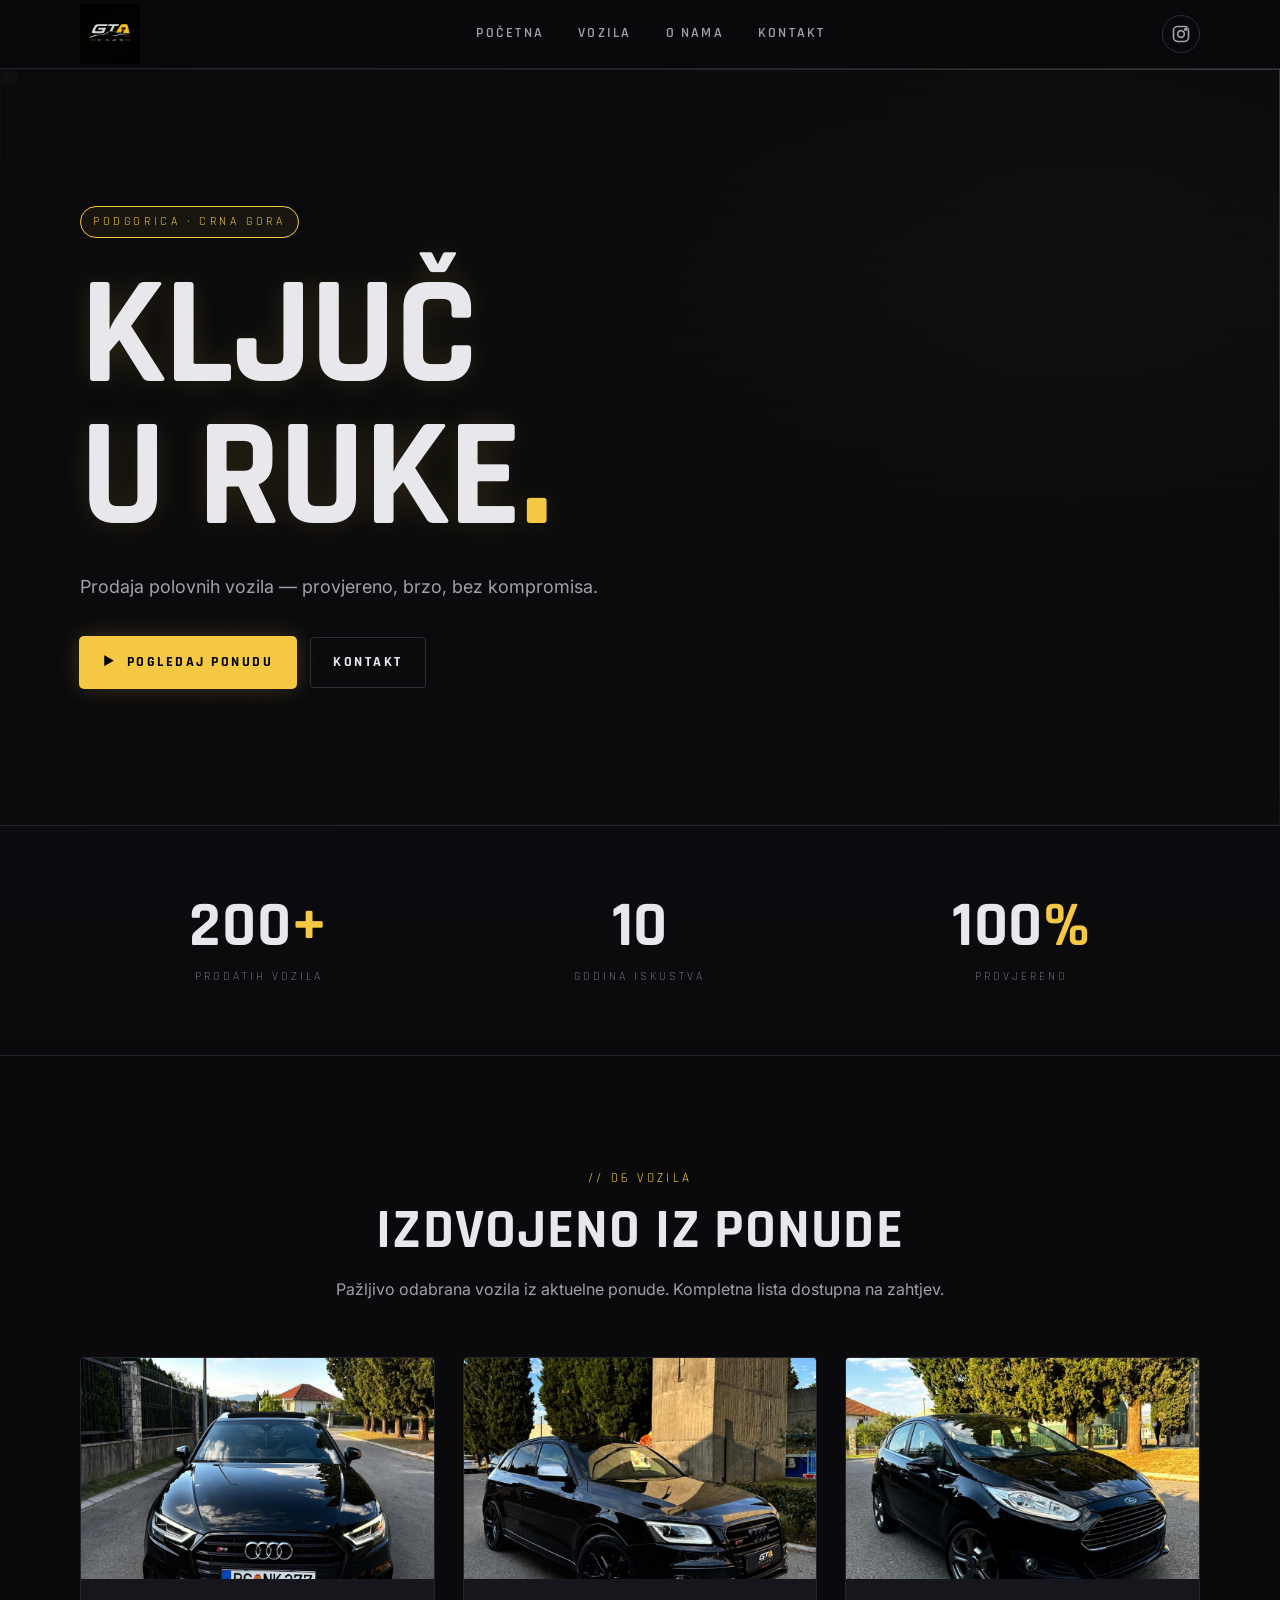
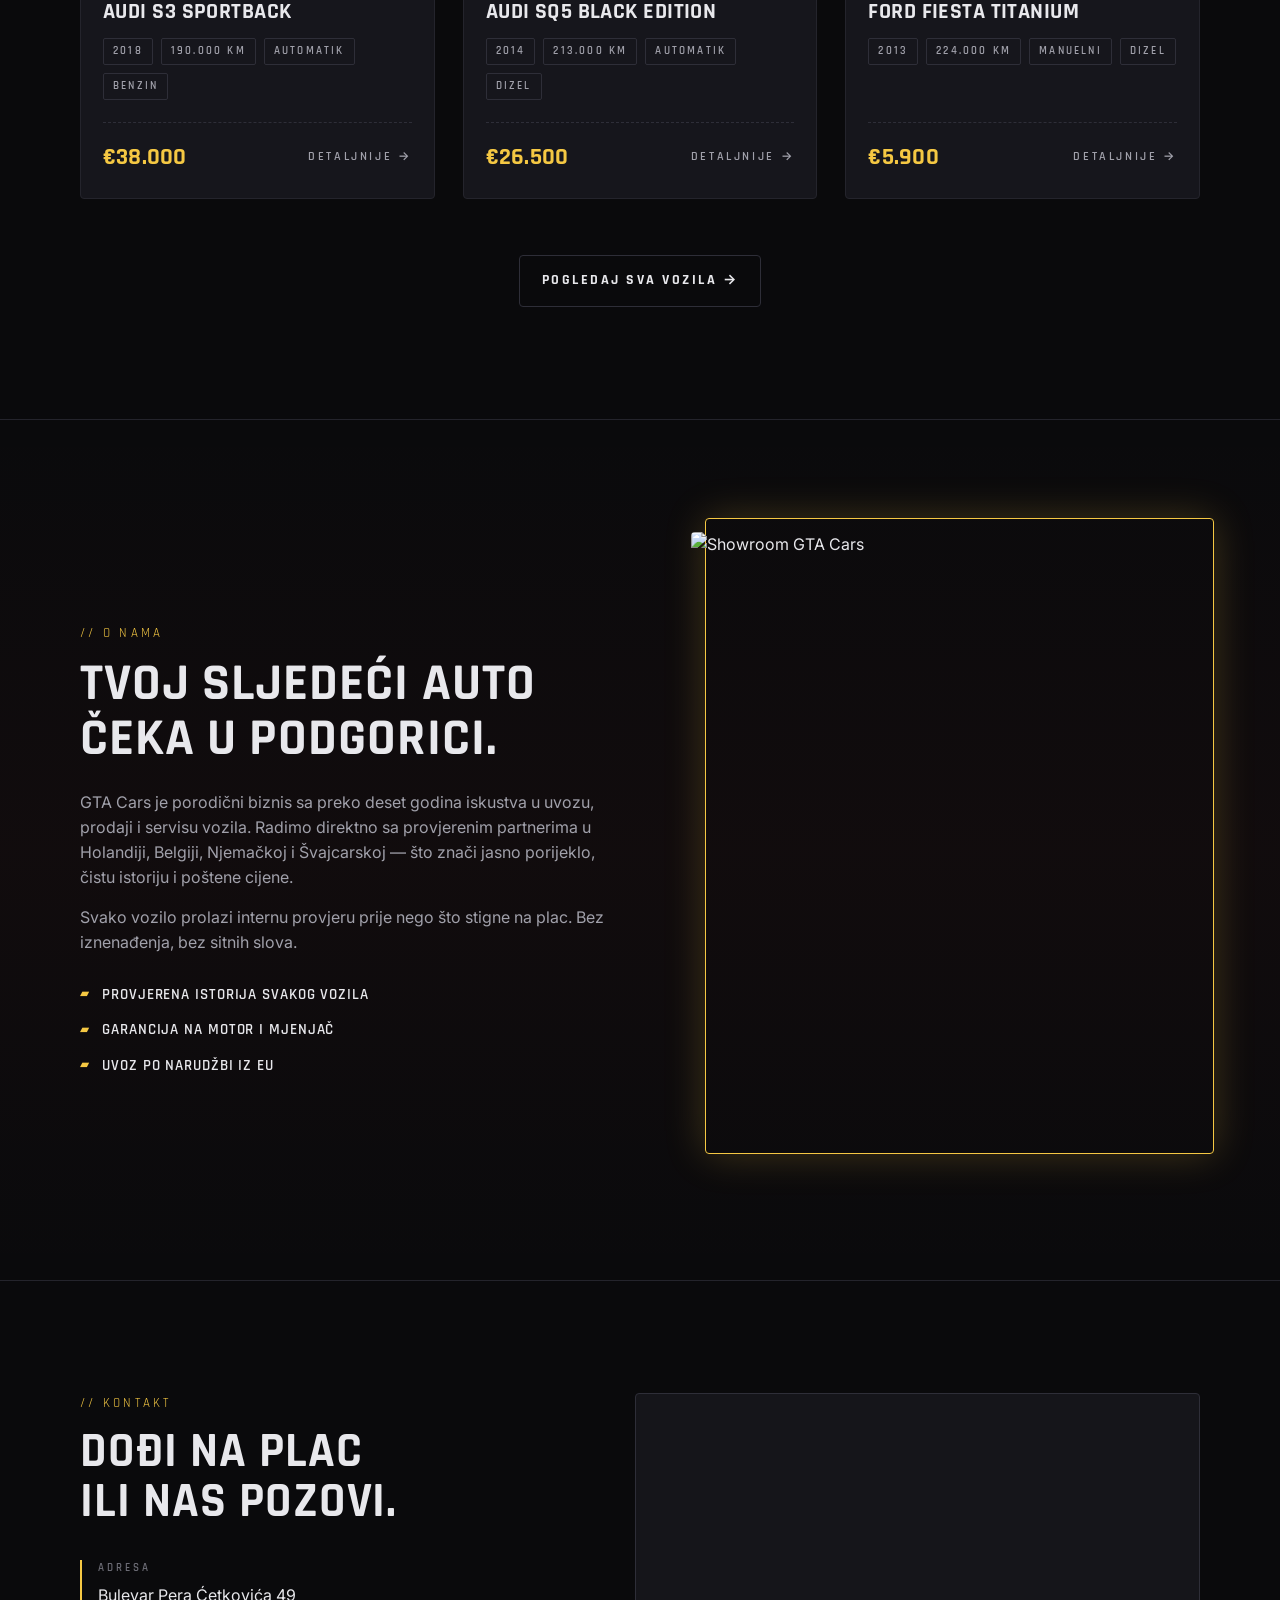
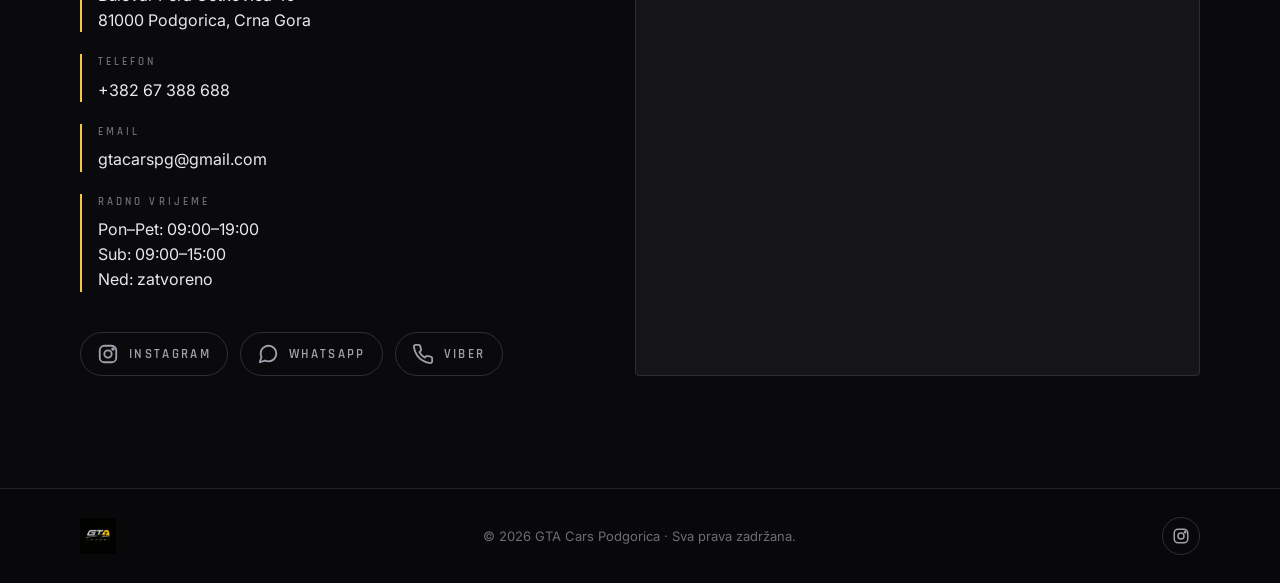
==== index.html @ da56cd1e "Initial commit: GTA Cars Podgorica static site Static HTML/CSS/JS marketing site for a used-car deal" ====
<!doctype html>
<html lang="sr-Latn-ME">
<head>
  <meta charset="utf-8" />
  <meta name="viewport" content="width=device-width, initial-scale=1" />
  <title>GTA Cars Podgorica — Prodaja vozila</title>
  <meta name="description" content="GTA Cars Podgorica — prodaja polovnih vozila u Crnoj Gori." />
  <link rel="preconnect" href="https://fonts.googleapis.com" />
  <link rel="preconnect" href="https://fonts.gstatic.com" crossorigin />
  <link href="https://fonts.googleapis.com/css2?family=Rajdhani:wght@500;600;700&family=Inter:wght@400;500;600&display=swap" rel="stylesheet" />
  <link rel="icon" href="data:image/svg+xml,%3Csvg xmlns='http://www.w3.org/2000/svg' viewBox='0 0 32 32'%3E%3Crect width='32' height='32' rx='6' fill='%23000'/%3E%3Ctext x='16' y='23' text-anchor='middle' font-family='Arial,sans-serif' font-weight='900' font-style='italic' font-size='20' fill='%23f5c843'%3EG%3C/text%3E%3C/svg%3E" />
  <link rel="stylesheet" href="style.css" />
</head>
<body>
  <a class="skip" href="#vozila">Preskoči na ponudu</a>

  <header class="site-header">
    <div class="container nav-row">
      <a class="brand" href="#top" aria-label="GTA Cars Podgorica — početna">
        <img class="brand-logo" src="logo.jpeg" alt="GTA Cars Podgorica" />
      </a>
      <nav class="nav" aria-label="Glavna navigacija">
        <a href="#top">Početna</a>
        <a href="vozila.html">Vozila</a>
        <a href="#o-nama">O nama</a>
        <a href="#kontakt">Kontakt</a>
      </nav>
      <a class="ig-link" href="https://www.instagram.com/_gta_cars_pg_/" target="_blank" rel="noopener" aria-label="Instagram">
        <svg width="20" height="20" viewBox="0 0 24 24" fill="none" stroke="currentColor" stroke-width="2" stroke-linecap="round" stroke-linejoin="round" aria-hidden="true"><rect x="3" y="3" width="18" height="18" rx="5"/><circle cx="12" cy="12" r="4"/><circle cx="17.5" cy="6.5" r="1" fill="currentColor"/></svg>
      </a>
    </div>
  </header>

  <main id="top">

    <section class="hero">
      <div class="hero-bg" aria-hidden="true"></div>
      <img class="hero-img" src="https://images.unsplash.com/photo-1633507104426-f2be1293f5a2?w=1600&q=80&auto=format&fit=crop" alt="" aria-hidden="true" />
      <div class="hero-overlay" aria-hidden="true"></div>
      <div class="container hero-inner">
        <div class="eyebrow">Podgorica · Crna Gora</div>
        <h1 class="hero-title">KLJUČ<br/>U RUKE<span class="dot">.</span></h1>
        <p class="hero-sub">Prodaja polovnih vozila — provjereno, brzo, bez kompromisa.</p>
        <div class="cta-row">
          <a class="btn btn-primary" href="#vozila"><span class="arr">►</span> Pogledaj ponudu</a>
          <a class="btn btn-ghost" href="#kontakt">Kontakt</a>
        </div>
      </div>
      <div class="scanlines" aria-hidden="true"></div>
    </section>

    <section class="stats">
      <div class="container stats-grid">
        <div class="stat">
          <div class="stat-num">200<span class="plus">+</span></div>
          <div class="stat-lbl">Prodatih vozila</div>
        </div>
        <div class="stat">
          <div class="stat-num">10</div>
          <div class="stat-lbl">Godina iskustva</div>
        </div>
        <div class="stat">
          <div class="stat-num">100<span class="plus">%</span></div>
          <div class="stat-lbl">Provjereno</div>
        </div>
      </div>
    </section>

    <section id="vozila" class="cars">
      <div class="container">
        <header class="section-head">
          <div class="kicker">// 06 vozila</div>
          <h2>Izdvojeno iz ponude</h2>
          <p class="section-sub">Pažljivo odabrana vozila iz aktuelne ponude. Kompletna lista dostupna na zahtjev.</p>
        </header>

        <div class="car-grid" id="featured-cars-grid">
          <!-- populated by app.js from cars.json -->
        </div>

        <div class="cars-foot">
          <a class="btn btn-ghost" href="vozila.html">Pogledaj sva vozila →</a>
        </div>
      </div>
    </section>

    <section id="o-nama" class="about">
      <div class="container about-grid">
        <div class="about-copy">
          <div class="kicker">// O nama</div>
          <h2>Tvoj sljedeći auto<br/>čeka u Podgorici.</h2>
          <p>GTA Cars je porodični biznis sa preko deset godina iskustva u uvozu, prodaji i servisu vozila. Radimo direktno sa provjerenim partnerima u Holandiji, Belgiji, Njemačkoj i Švajcarskoj — što znači jasno porijeklo, čistu istoriju i poštene cijene.</p>
          <p>Svako vozilo prolazi internu provjeru prije nego što stigne na plac. Bez iznenađenja, bez sitnih slova.</p>
          <ul class="value-list">
            <li><span class="bullet">▰</span> Provjerena istorija svakog vozila</li>
            <li><span class="bullet">▰</span> Garancija na motor i mjenjač</li>
            <li><span class="bullet">▰</span> Uvoz po narudžbi iz EU</li>
          </ul>
        </div>
        <div class="about-photo">
          <img loading="lazy" src="https://images.unsplash.com/photo-1542362567-b07e54358753?w=900&q=80&auto=format&fit=crop" alt="Showroom GTA Cars" />
          <div class="about-photo-frame" aria-hidden="true"></div>
        </div>
      </div>
    </section>

    <section id="kontakt" class="contact">
      <div class="container contact-grid">
        <div class="contact-info">
          <div class="kicker">// Kontakt</div>
          <h2>Dođi na plac<br/>ili nas pozovi.</h2>

          <dl class="contact-list">
            <div class="cl-row">
              <dt>Adresa</dt>
              <dd>Bulevar Pera Ćetkovića 49<br/>81000 Podgorica, Crna Gora</dd>
            </div>
            <div class="cl-row">
              <dt>Telefon</dt>
              <dd><a href="tel:+38267388688">+382 67 388 688</a></dd>
            </div>
            <div class="cl-row">
              <dt>Email</dt>
              <dd><a href="mailto:gtacarspg@gmail.com">gtacarspg@gmail.com</a></dd>
            </div>
            <div class="cl-row">
              <dt>Radno vrijeme</dt>
              <dd>Pon–Pet: 09:00–19:00<br/>Sub: 09:00–15:00<br/>Ned: zatvoreno</dd>
            </div>
          </dl>

          <div class="socials">
            <a class="soc" href="https://www.instagram.com/_gta_cars_pg_/" target="_blank" rel="noopener" aria-label="Instagram">
              <svg width="22" height="22" viewBox="0 0 24 24" fill="none" stroke="currentColor" stroke-width="2" stroke-linecap="round" stroke-linejoin="round"><rect x="3" y="3" width="18" height="18" rx="5"/><circle cx="12" cy="12" r="4"/><circle cx="17.5" cy="6.5" r="1" fill="currentColor"/></svg>
              <span>Instagram</span>
            </a>
            <a class="soc" href="https://wa.me/38267388688" target="_blank" rel="noopener" aria-label="WhatsApp">
              <svg width="22" height="22" viewBox="0 0 24 24" fill="none" stroke="currentColor" stroke-width="2" stroke-linecap="round" stroke-linejoin="round"><path d="M21 11.5a8.38 8.38 0 0 1-.9 3.8 8.5 8.5 0 0 1-7.6 4.7 8.38 8.38 0 0 1-3.8-.9L3 21l1.9-5.7a8.38 8.38 0 0 1-.9-3.8 8.5 8.5 0 0 1 4.7-7.6 8.38 8.38 0 0 1 3.8-.9h.5a8.48 8.48 0 0 1 8 8v.5z"/></svg>
              <span>WhatsApp</span>
            </a>
            <a class="soc" href="viber://chat?number=%2B38267388688" aria-label="Viber">
              <svg width="22" height="22" viewBox="0 0 24 24" fill="none" stroke="currentColor" stroke-width="2" stroke-linecap="round" stroke-linejoin="round"><path d="M22 16.92v3a2 2 0 0 1-2.18 2 19.79 19.79 0 0 1-8.63-3.07 19.5 19.5 0 0 1-6-6 19.79 19.79 0 0 1-3.07-8.67A2 2 0 0 1 4.11 2h3a2 2 0 0 1 2 1.72 12.84 12.84 0 0 0 .7 2.81 2 2 0 0 1-.45 2.11L8.09 9.91a16 16 0 0 0 6 6l1.27-1.27a2 2 0 0 1 2.11-.45 12.84 12.84 0 0 0 2.81.7A2 2 0 0 1 22 16.92z"/></svg>
              <span>Viber</span>
            </a>
          </div>
        </div>

        <div class="contact-map">
          <iframe
            title="Lokacija GTA Cars Podgorica"
            src="https://www.google.com/maps?q=Bulevar+Pera+Cetkovica+49,+Podgorica,+Montenegro&output=embed"
            width="100%" height="100%"
            style="border:0;" loading="lazy" referrerpolicy="no-referrer-when-downgrade"></iframe>
        </div>
      </div>
    </section>

  </main>

  <footer class="site-footer">
    <div class="container footer-row">
      <a class="brand brand-sm" href="#top" aria-label="GTA Cars Podgorica">
        <img class="brand-logo" src="logo.jpeg" alt="GTA Cars Podgorica" />
      </a>
      <p class="copy">© 2026 GTA Cars Podgorica · Sva prava zadržana.</p>
      <a class="ig-link" href="https://www.instagram.com/_gta_cars_pg_/" target="_blank" rel="noopener" aria-label="Instagram">
        <svg width="18" height="18" viewBox="0 0 24 24" fill="none" stroke="currentColor" stroke-width="2" stroke-linecap="round" stroke-linejoin="round"><rect x="3" y="3" width="18" height="18" rx="5"/><circle cx="12" cy="12" r="4"/><circle cx="17.5" cy="6.5" r="1" fill="currentColor"/></svg>
      </a>
    </div>
  </footer>

  <script src="cars.js"></script>
  <script src="app.js"></script>
</body>
</html>
---- style.css ----
/* ==========================================================
   GTA Cars Podgorica — demo styles
   single-page, no JS
   ========================================================== */

:root {
  --bg: #0a0a0c;
  --bg-elev: #15151a;
  --bg-card: #16161c;
  --line: #24242c;
  --line-2: #2e2e38;
  --text: #e8e8ec;
  --text-dim: #a0a0aa;
  --text-mute: #6c6c75;
  --gold: #f5c843;
  --gold-soft: rgba(245, 200, 67, 0.22);
  --rust: #e0392b;
  --rust-soft: rgba(224, 57, 43, 0.22);
  --chrome: #d6d6da;

  --container: 1200px;
  --pad-x: clamp(20px, 4vw, 40px);
  --radius: 4px;

  --font-head: 'Rajdhani', 'Inter', system-ui, sans-serif;
  --font-body: 'Inter', system-ui, -apple-system, sans-serif;
}

/* ---------- reset / base ---------- */

*, *::before, *::after { box-sizing: border-box; }

html { scroll-behavior: smooth; }

body {
  margin: 0;
  background: var(--bg);
  color: var(--text);
  font-family: var(--font-body);
  font-size: 16px;
  line-height: 1.55;
  -webkit-font-smoothing: antialiased;
  text-rendering: optimizeLegibility;
}

img { max-width: 100%; display: block; }

a { color: inherit; text-decoration: none; }

ul { list-style: none; padding: 0; margin: 0; }

h1, h2, h3 {
  font-family: var(--font-head);
  font-weight: 700;
  letter-spacing: 0.02em;
  margin: 0;
  line-height: 1.05;
  text-transform: uppercase;
}

p { margin: 0 0 1em; }

button { font: inherit; }

::selection { background: var(--gold); color: #000; }

:focus-visible {
  outline: 2px solid var(--gold);
  outline-offset: 3px;
}

/* skip link */
.skip {
  position: absolute;
  left: -9999px;
  top: 0;
  background: var(--gold);
  color: #000;
  padding: 8px 14px;
  font-weight: 600;
  z-index: 100;
}
.skip:focus { left: 12px; top: 12px; }

/* ---------- layout primitives ---------- */

.container {
  max-width: var(--container);
  margin: 0 auto;
  padding-left: var(--pad-x);
  padding-right: var(--pad-x);
}

.kicker {
  font-family: var(--font-head);
  font-size: 13px;
  letter-spacing: 0.25em;
  text-transform: uppercase;
  color: var(--gold);
  margin-bottom: 14px;
}

.eyebrow {
  display: inline-block;
  font-family: var(--font-head);
  font-size: 12px;
  letter-spacing: 0.3em;
  text-transform: uppercase;
  color: var(--gold);
  padding: 6px 12px;
  border: 1px solid var(--gold);
  border-radius: 999px;
  background: rgba(245, 200, 67, 0.06);
  margin-bottom: 28px;
}

.section-head {
  text-align: center;
  max-width: 720px;
  margin: 0 auto 56px;
}
.section-head h2 {
  font-size: clamp(32px, 4.5vw, 56px);
}
.section-head .section-sub {
  color: var(--text-dim);
  margin-top: 16px;
}

/* ---------- buttons ---------- */

.btn {
  display: inline-flex;
  align-items: center;
  gap: 10px;
  padding: 14px 22px;
  font-family: var(--font-head);
  font-weight: 700;
  font-size: 14px;
  letter-spacing: 0.18em;
  text-transform: uppercase;
  border: 1px solid transparent;
  border-radius: var(--radius);
  transition: transform .15s ease, box-shadow .2s ease, background .2s ease, color .2s ease;
  cursor: pointer;
  white-space: nowrap;
}

.btn-primary {
  background: var(--gold);
  color: #000;
  box-shadow: 0 0 0 1px var(--gold), 0 0 24px var(--gold-soft);
}
.btn-primary:hover {
  transform: translateY(-1px);
  box-shadow: 0 0 0 1px var(--gold), 0 0 36px var(--gold);
}

.btn-ghost {
  background: transparent;
  color: var(--text);
  border-color: var(--line-2);
}
.btn-ghost:hover {
  border-color: var(--gold);
  color: var(--gold);
  box-shadow: 0 0 22px var(--gold-soft);
}

.btn .arr { font-size: 12px; }

/* ---------- header / nav ---------- */

.site-header {
  position: sticky;
  top: 0;
  z-index: 50;
  background: rgba(10, 10, 12, 0.78);
  backdrop-filter: saturate(140%) blur(10px);
  -webkit-backdrop-filter: saturate(140%) blur(10px);
  border-bottom: 1px solid var(--line);
}

.nav-row {
  display: flex;
  align-items: center;
  justify-content: space-between;
  gap: 24px;
  height: 68px;
}

.brand {
  display: inline-flex;
  align-items: center;
  isolation: isolate;
  line-height: 0;
}
.brand-logo {
  height: 60px;
  width: auto;
  display: block;
  mix-blend-mode: lighten;
  user-select: none;
  -webkit-user-drag: none;
}
.brand-sm .brand-logo { height: 36px; }

.nav {
  display: flex;
  gap: 6px;
  flex-wrap: wrap;
}
.nav a {
  position: relative;
  padding: 10px 14px;
  font-family: var(--font-head);
  font-weight: 600;
  font-size: 14px;
  letter-spacing: 0.16em;
  text-transform: uppercase;
  color: var(--text-dim);
  border-radius: var(--radius);
  transition: color .15s ease;
}
.nav a:hover { color: var(--text); }
.nav a::after {
  content: "";
  position: absolute;
  left: 14px; right: 14px; bottom: 4px;
  height: 1px;
  background: var(--gold);
  transform: scaleX(0);
  transform-origin: left;
  transition: transform .2s ease;
}
.nav a:hover::after { transform: scaleX(1); }

.ig-link {
  display: inline-flex;
  align-items: center;
  justify-content: center;
  width: 38px; height: 38px;
  border: 1px solid var(--line-2);
  border-radius: 999px;
  color: var(--text-dim);
  transition: color .15s, border-color .15s, box-shadow .2s;
}
.ig-link:hover {
  color: var(--gold);
  border-color: var(--gold);
  box-shadow: 0 0 18px var(--gold-soft);
}

/* ---------- hero ---------- */

.hero {
  position: relative;
  isolation: isolate;
  overflow: hidden;
  min-height: clamp(560px, 84vh, 820px);
  display: flex;
  align-items: center;
}

.hero-bg {
  position: absolute; inset: 0;
  background:
    radial-gradient(900px 500px at 80% 30%, rgba(245,200,67,0.10), transparent 60%),
    radial-gradient(700px 400px at 15% 80%, rgba(224,57,43,0.08), transparent 60%),
    linear-gradient(180deg, #0a0a0c 0%, #0d0d12 100%);
  z-index: -3;
}

.hero-img {
  position: absolute; inset: 0;
  width: 100%; height: 100%;
  object-fit: cover;
  opacity: 0.55;
  z-index: -2;
  filter: saturate(1.05) contrast(1.05);
}

.hero-overlay {
  position: absolute; inset: 0;
  background:
    linear-gradient(90deg, rgba(10,10,12,0.92) 0%, rgba(10,10,12,0.55) 55%, rgba(10,10,12,0.25) 100%),
    linear-gradient(180deg, rgba(10,10,12,0.4) 0%, rgba(10,10,12,0.85) 100%);
  z-index: -1;
}

.scanlines {
  position: absolute; inset: 0;
  background-image: repeating-linear-gradient(
    to bottom,
    rgba(255,255,255,0.03) 0 1px,
    transparent 1px 3px
  );
  pointer-events: none;
  mix-blend-mode: overlay;
  opacity: 0.5;
}

.hero-inner {
  position: relative;
  width: 100%;
  padding-top: 80px;
  padding-bottom: 80px;
}

.hero-title {
  font-size: clamp(64px, 12vw, 156px);
  letter-spacing: -0.01em;
  margin: 0 0 24px;
  line-height: 0.92;
  text-shadow: 0 0 30px rgba(245,200,67,0.15);
}
.hero-title .dot { color: var(--gold); }

.hero-sub {
  max-width: 540px;
  font-size: clamp(16px, 1.6vw, 18px);
  color: var(--text-dim);
  margin-bottom: 36px;
}

.cta-row {
  display: flex;
  gap: 14px;
  flex-wrap: wrap;
}

/* ---------- stats ---------- */

.stats {
  border-top: 1px solid var(--line);
  border-bottom: 1px solid var(--line);
  background: linear-gradient(180deg, #0c0c10 0%, #0a0a0c 100%);
  padding: 56px 0;
}

.stats-grid {
  display: grid;
  grid-template-columns: repeat(3, 1fr);
  gap: 24px;
}

.stat { text-align: center; padding: 12px; }

.stat-num {
  font-family: var(--font-head);
  font-weight: 700;
  font-size: clamp(40px, 5vw, 64px);
  line-height: 1;
  color: var(--text);
  letter-spacing: 0.01em;
}
.stat-num .plus { color: var(--gold); }

.stat-lbl {
  margin-top: 10px;
  font-family: var(--font-head);
  font-size: 12px;
  letter-spacing: 0.25em;
  text-transform: uppercase;
  color: var(--text-mute);
}

/* ---------- cars ---------- */

.cars {
  padding: clamp(64px, 9vw, 112px) 0;
}

.car-grid {
  display: grid;
  grid-template-columns: repeat(3, 1fr);
  gap: 28px;
}

.car {
  position: relative;
  background: var(--bg-card);
  border: 1px solid var(--line);
  border-radius: var(--radius);
  overflow: hidden;
  transition: border-color .2s ease, transform .2s ease, box-shadow .25s ease;
  display: flex;
  flex-direction: column;
}
.car:hover {
  transform: translateY(-3px);
  border-color: var(--gold);
  box-shadow: 0 12px 40px rgba(245,200,67,0.12);
}

.car-img-wrap {
  position: relative;
  aspect-ratio: 16 / 10;
  overflow: hidden;
  background: #0d0d12;
}
.car-img-wrap img {
  width: 100%; height: 100%;
  object-fit: cover;
  transition: transform .6s ease;
}
.car:hover .car-img-wrap img { transform: scale(1.04); }

.badge {
  position: absolute;
  top: 12px; left: 12px;
  z-index: 2;
  font-family: var(--font-head);
  font-size: 11px;
  font-weight: 700;
  letter-spacing: 0.22em;
  text-transform: uppercase;
  padding: 5px 9px;
  background: var(--gold);
  color: #000;
  border-radius: 2px;
}
.badge.alt { background: var(--rust); color: #fff; }
.badge.sold {
  background: rgba(0, 0, 0, 0.85);
  color: #fff;
  border: 1px solid var(--rust);
  letter-spacing: 0.28em;
  box-shadow: 0 0 14px var(--rust-soft);
}

.car.is-sold .car-img-wrap img { filter: grayscale(0.6) brightness(0.55); }
.car.is-sold:hover { transform: none; }
.car.is-sold:hover .car-img-wrap img { filter: grayscale(0.6) brightness(0.6); transform: scale(1); }
.car.is-sold .price { color: var(--text-mute); text-decoration: line-through; text-decoration-thickness: 1px; }

.sold-stamp {
  display: inline-block;
  font-family: var(--font-head);
  font-size: 12px;
  font-weight: 700;
  letter-spacing: 0.3em;
  text-transform: uppercase;
  color: var(--rust);
  border: 1px solid var(--rust);
  background: rgba(224, 57, 43, 0.08);
  padding: 5px 12px;
  border-radius: 2px;
  margin-bottom: 10px;
}
.detail-price.is-sold { color: var(--text-mute); text-decoration: line-through; text-decoration-thickness: 1px; }

.car-body {
  padding: 22px;
  display: flex;
  flex-direction: column;
  flex: 1;
}

.car-body h3 {
  font-size: 22px;
  letter-spacing: 0.02em;
  margin-bottom: 14px;
}

.car-meta {
  display: flex;
  flex-wrap: wrap;
  gap: 8px;
  margin-bottom: 22px;
}
.car-meta li {
  font-family: var(--font-head);
  font-size: 11px;
  font-weight: 600;
  letter-spacing: 0.2em;
  text-transform: uppercase;
  color: var(--text-dim);
  padding: 4px 9px;
  border: 1px solid var(--line-2);
  border-radius: 2px;
}

.car-foot {
  margin-top: auto;
  display: flex;
  align-items: center;
  justify-content: space-between;
  padding-top: 16px;
  border-top: 1px dashed var(--line-2);
}
.price {
  font-family: var(--font-head);
  font-weight: 700;
  font-size: 24px;
  color: var(--gold);
  letter-spacing: 0.01em;
}
.more {
  font-family: var(--font-head);
  font-size: 12px;
  font-weight: 600;
  letter-spacing: 0.22em;
  text-transform: uppercase;
  color: var(--text-dim);
  transition: color .15s;
}
.more:hover { color: var(--rust); }

.cars-foot {
  margin-top: 56px;
  text-align: center;
}

/* ---------- about ---------- */

.about {
  padding: clamp(64px, 9vw, 112px) 0;
  background:
    linear-gradient(180deg, transparent 0%, rgba(224,57,43,0.03) 50%, transparent 100%),
    var(--bg);
  border-top: 1px solid var(--line);
  border-bottom: 1px solid var(--line);
}

.about-grid {
  display: grid;
  grid-template-columns: 1.05fr 1fr;
  gap: clamp(40px, 6vw, 80px);
  align-items: center;
}

.about-copy h2 {
  font-size: clamp(32px, 4.5vw, 52px);
  margin-bottom: 24px;
}
.about-copy p {
  color: var(--text-dim);
  margin-bottom: 16px;
}

.value-list {
  margin-top: 28px;
  display: grid;
  gap: 12px;
}
.value-list li {
  display: flex;
  align-items: center;
  gap: 12px;
  font-family: var(--font-head);
  font-weight: 600;
  font-size: 15px;
  letter-spacing: 0.06em;
  text-transform: uppercase;
  color: var(--text);
}
.value-list .bullet { color: var(--gold); font-size: 12px; }

.about-photo {
  position: relative;
  aspect-ratio: 4 / 5;
}
.about-photo img {
  width: 100%; height: 100%;
  object-fit: cover;
  border-radius: var(--radius);
  position: relative;
  z-index: 1;
}
.about-photo-frame {
  position: absolute;
  inset: -14px -14px 14px 14px;
  border: 1px solid var(--gold);
  border-radius: var(--radius);
  pointer-events: none;
  z-index: 0;
  box-shadow: 0 0 40px var(--gold-soft);
}

/* ---------- contact ---------- */

.contact {
  padding: clamp(64px, 9vw, 112px) 0;
}

.contact-grid {
  display: grid;
  grid-template-columns: 1fr 1.15fr;
  gap: clamp(40px, 5vw, 64px);
  align-items: stretch;
}

.contact-info h2 {
  font-size: clamp(32px, 4vw, 48px);
  margin-bottom: 32px;
}

.contact-list {
  display: grid;
  gap: 22px;
  margin-bottom: 40px;
}
.cl-row { border-left: 2px solid var(--gold); padding-left: 16px; }
.cl-row dt {
  font-family: var(--font-head);
  font-size: 11px;
  font-weight: 600;
  letter-spacing: 0.28em;
  text-transform: uppercase;
  color: var(--text-mute);
  margin-bottom: 6px;
}
.cl-row dd { margin: 0; color: var(--text); font-size: 16px; }
.cl-row a { color: var(--text); border-bottom: 1px solid transparent; transition: border-color .15s, color .15s; }
.cl-row a:hover { color: var(--gold); border-color: var(--gold); }

.socials {
  display: flex;
  gap: 12px;
  flex-wrap: wrap;
}
.soc {
  display: inline-flex;
  align-items: center;
  gap: 10px;
  padding: 10px 16px;
  border: 1px solid var(--line-2);
  border-radius: 999px;
  font-family: var(--font-head);
  font-size: 13px;
  font-weight: 600;
  letter-spacing: 0.18em;
  text-transform: uppercase;
  color: var(--text-dim);
  transition: color .15s, border-color .15s, box-shadow .2s;
}
.soc:hover {
  color: var(--gold);
  border-color: var(--gold);
  box-shadow: 0 0 18px var(--gold-soft);
}

.contact-map {
  min-height: 420px;
  border: 1px solid var(--line-2);
  border-radius: var(--radius);
  overflow: hidden;
  background: var(--bg-elev);
}
.contact-map iframe {
  filter: grayscale(0.6) contrast(1.05) invert(0.88);
}

/* ---------- footer ---------- */

.site-footer {
  border-top: 1px solid var(--line);
  background: #08080a;
  padding: 28px 0;
}
.footer-row {
  display: flex;
  align-items: center;
  justify-content: space-between;
  gap: 18px;
  flex-wrap: wrap;
}
.brand-sm { font-size: 16px; }
.copy {
  margin: 0;
  font-size: 13px;
  color: var(--text-mute);
}

/* ---------- card as full-area link ---------- */

.car .badge { pointer-events: none; z-index: 3; }
.car-link {
  display: flex;
  flex-direction: column;
  flex: 1;
  color: inherit;
}
.car:focus-within {
  border-color: var(--gold);
  box-shadow: 0 12px 40px rgba(245,200,67,0.12);
}
.car-link:hover .more,
.car-link:focus-visible .more { color: var(--rust); }

/* ---------- page-hero (sub-pages) ---------- */

.page-hero {
  position: relative;
  isolation: isolate;
  overflow: hidden;
  padding: clamp(72px, 11vw, 140px) 0 clamp(40px, 6vw, 72px);
  border-bottom: 1px solid var(--line);
}
.page-hero .hero-bg { z-index: -2; }
.page-hero-inner { position: relative; }
.page-hero h1 {
  font-size: clamp(48px, 9vw, 120px);
  line-height: 0.95;
  margin: 12px 0 18px;
  text-shadow: 0 0 30px rgba(245,200,67,0.12);
}
.page-hero h1 .dot { color: var(--gold); }
.page-hero-sub {
  color: var(--text-dim);
  font-size: clamp(15px, 1.4vw, 17px);
  max-width: 540px;
  margin: 0;
}
.page-hero-sub #car-count { color: var(--gold); font-weight: 600; }

/* ---------- breadcrumbs ---------- */

.crumbs {
  font-family: var(--font-head);
  font-size: 12px;
  letter-spacing: 0.2em;
  text-transform: uppercase;
  color: var(--text-mute);
  display: flex;
  flex-wrap: wrap;
  gap: 8px;
  align-items: center;
  margin: 8px 0 28px;
}
.crumbs a { color: var(--text-dim); transition: color .15s; }
.crumbs a:hover { color: var(--gold); }
.crumbs > span { color: var(--line-2); }
.crumbs .crumbs-current { color: var(--text); }

/* ---------- detail layout ---------- */

.detail { padding: clamp(28px, 4vw, 48px) 0 clamp(56px, 8vw, 96px); }

.detail-grid {
  display: grid;
  grid-template-columns: 1.5fr 1fr;
  gap: clamp(28px, 4vw, 56px);
  align-items: start;
}

.detail-body {
  grid-column: 1 / -1;
  display: grid;
  gap: clamp(36px, 5vw, 56px);
  margin-top: clamp(36px, 5vw, 56px);
  padding-top: clamp(36px, 5vw, 56px);
  border-top: 1px solid var(--line);
}
.detail-block .kicker { margin-bottom: 18px; }
.detail-block p { color: var(--text-dim); max-width: 720px; font-size: 16px; }

/* ---------- gallery / carousel ---------- */

.gallery { display: grid; gap: 14px; }

.gal-stage {
  position: relative;
  aspect-ratio: 16 / 10;
  overflow: hidden;
  background: #0d0d12;
  border: 1px solid var(--line);
  border-radius: var(--radius);
  isolation: isolate;
}
.gal-main {
  width: 100%; height: 100%;
  object-fit: cover;
  transition: opacity .25s ease;
}
.gal-stage::after {
  content: "";
  position: absolute; inset: 0;
  background: linear-gradient(180deg, transparent 65%, rgba(0,0,0,0.55) 100%);
  pointer-events: none;
}

.gal-arrow {
  position: absolute;
  top: 50%;
  transform: translateY(-50%);
  width: 48px; height: 48px;
  display: inline-flex;
  align-items: center;
  justify-content: center;
  font-size: 28px;
  line-height: 1;
  font-family: var(--font-head);
  background: rgba(10, 10, 12, 0.7);
  color: var(--text);
  border: 1px solid var(--line-2);
  border-radius: 999px;
  cursor: pointer;
  backdrop-filter: blur(6px);
  -webkit-backdrop-filter: blur(6px);
  transition: color .15s, border-color .15s, background .15s;
  z-index: 2;
}
.gal-arrow:hover {
  color: var(--gold);
  border-color: var(--gold);
  background: rgba(245,200,67,0.10);
  box-shadow: 0 0 20px var(--gold-soft);
}
.gal-prev { left: 14px; }
.gal-next { right: 14px; }

.gal-counter {
  position: absolute;
  right: 14px; bottom: 14px;
  z-index: 2;
  font-family: var(--font-head);
  font-size: 12px;
  font-weight: 600;
  letter-spacing: 0.22em;
  text-transform: uppercase;
  color: var(--text);
  padding: 5px 10px;
  background: rgba(10, 10, 12, 0.7);
  border: 1px solid var(--line-2);
  border-radius: 2px;
  backdrop-filter: blur(6px);
  -webkit-backdrop-filter: blur(6px);
}
.gal-counter .gal-i { color: var(--gold); }

.gal-badge { top: 14px; left: 14px; z-index: 2; }

.gal-thumbs {
  display: grid;
  grid-template-columns: repeat(4, 1fr);
  gap: 10px;
}
.gal-thumb {
  position: relative;
  aspect-ratio: 16 / 10;
  overflow: hidden;
  padding: 0;
  background: #0d0d12;
  border: 1px solid var(--line);
  border-radius: var(--radius);
  cursor: pointer;
  transition: border-color .15s, transform .15s, box-shadow .2s;
}
.gal-thumb img {
  width: 100%; height: 100%;
  object-fit: cover;
  transition: transform .3s ease;
}
.gal-thumb:hover { border-color: var(--line-2); transform: translateY(-1px); }
.gal-thumb:hover img { transform: scale(1.05); }
.gal-thumb.is-active {
  border-color: var(--gold);
  box-shadow: 0 0 0 1px var(--gold), 0 0 18px var(--gold-soft);
}

/* ---------- detail aside ---------- */

.detail-aside {
  position: sticky;
  top: 88px;
  max-height: calc(100vh - 104px);
  overflow-y: auto;
  background: var(--bg-card);
  border: 1px solid var(--line);
  border-radius: var(--radius);
  padding: clamp(16px, 1.8vw, 22px);
  scrollbar-width: thin;
  scrollbar-color: var(--line-2) transparent;
}
.detail-aside::-webkit-scrollbar { width: 6px; }
.detail-aside::-webkit-scrollbar-thumb { background: var(--line-2); border-radius: 3px; }
.detail-aside::-webkit-scrollbar-track { background: transparent; }
.detail-aside .kicker { margin-bottom: 8px; }
.detail-aside h1 {
  font-size: clamp(20px, 2.2vw, 26px);
  margin-bottom: 10px;
}
.detail-meta { margin-bottom: 14px; }
.detail-price {
  font-family: var(--font-head);
  font-weight: 700;
  font-size: clamp(28px, 3.2vw, 36px);
  color: var(--gold);
  letter-spacing: 0.01em;
  line-height: 1;
  margin: 0 0 14px;
  padding-bottom: 14px;
  border-bottom: 1px dashed var(--line-2);
}
.detail-cta {
  display: flex;
  gap: 10px;
  flex-wrap: wrap;
  margin-bottom: 12px;
}
.detail-cta .btn {
  flex: 1;
  justify-content: center;
  min-width: 0;
  padding: 11px 14px;
  font-size: 13px;
  letter-spacing: 0.14em;
}
.detail-note {
  font-family: var(--font-head);
  font-size: 10px;
  font-weight: 600;
  letter-spacing: 0.16em;
  text-transform: uppercase;
  color: var(--text-mute);
  display: flex;
  align-items: center;
  gap: 8px;
  line-height: 1.3;
}
.dot-cyan { color: var(--gold); font-size: 8px; }

/* ---------- specs ---------- */

.specs-grid {
  display: grid;
  grid-template-columns: repeat(2, 1fr);
  margin: 0;
  border: 1px solid var(--line);
  border-radius: var(--radius);
  background: var(--bg-card);
  overflow: hidden;
}
.specs-grid .spec {
  display: flex;
  align-items: center;
  justify-content: space-between;
  gap: 18px;
  padding: 14px 18px;
  border-bottom: 1px solid var(--line);
}
.specs-grid .spec:nth-child(odd) { border-right: 1px solid var(--line); }
.specs-grid .spec:nth-last-child(-n+2) { border-bottom: 0; }
.specs-grid dt {
  font-family: var(--font-head);
  font-size: 11px;
  font-weight: 600;
  letter-spacing: 0.22em;
  text-transform: uppercase;
  color: var(--text-mute);
  margin: 0;
}
.specs-grid dd {
  margin: 0;
  font-family: var(--font-head);
  font-weight: 600;
  font-size: 14px;
  color: var(--text);
  text-align: right;
  letter-spacing: 0.04em;
}

.features-list {
  grid-template-columns: repeat(2, 1fr);
  gap: 10px 24px;
  margin-top: 0;
}

/* ---------- related ---------- */

.related-section {
  border-top: 1px solid var(--line);
  background: linear-gradient(180deg, transparent 0%, rgba(245,200,67,0.02) 100%);
}
.related-section .section-head { margin-bottom: 40px; }

/* ---------- 404 / missing ---------- */

.detail-missing { text-align: center; padding: clamp(60px, 10vw, 120px) 0; }
.detail-missing h1 { font-size: clamp(36px, 5vw, 56px); margin: 12px 0 14px; }
.detail-missing p { color: var(--text-dim); margin-bottom: 28px; }

/* listing variant */
.cars-listing { padding-top: clamp(40px, 6vw, 80px); }

/* ---------- lightbox ---------- */

.gal-main { cursor: zoom-in; }

.lightbox {
  position: fixed;
  inset: 0;
  background: rgba(0, 0, 0, 0.94);
  z-index: 1000;
  display: flex;
  align-items: center;
  justify-content: center;
  opacity: 0;
  visibility: hidden;
  transition: opacity .2s ease, visibility 0s linear .2s;
  cursor: zoom-out;
  padding: 20px;
}
.lightbox.is-open {
  opacity: 1;
  visibility: visible;
  transition: opacity .2s ease, visibility 0s linear 0s;
}

.lb-img {
  max-width: 95vw;
  max-height: 92vh;
  object-fit: contain;
  cursor: default;
  user-select: none;
  -webkit-user-drag: none;
  border: 1px solid var(--line);
  background: #0d0d12;
}

.lightbox .lb-arrow,
.lightbox .lb-close {
  position: absolute;
  display: inline-flex;
  align-items: center;
  justify-content: center;
  font-family: var(--font-head);
  line-height: 1;
  background: rgba(20, 20, 24, 0.7);
  color: var(--text);
  border: 1px solid var(--line-2);
  border-radius: 999px;
  cursor: pointer;
  backdrop-filter: blur(6px);
  -webkit-backdrop-filter: blur(6px);
  transition: color .15s, border-color .15s, background .15s, box-shadow .2s;
  z-index: 2;
}
.lightbox .lb-arrow:hover,
.lightbox .lb-close:hover {
  color: var(--gold);
  border-color: var(--gold);
  background: rgba(245, 200, 67, 0.1);
  box-shadow: 0 0 22px var(--gold-soft);
}
.lb-prev, .lb-next {
  top: 50%;
  transform: translateY(-50%);
  width: 52px; height: 52px;
  font-size: 30px;
}
.lb-prev { left: 24px; }
.lb-next { right: 24px; }
.lb-close {
  top: 24px; right: 24px;
  width: 44px; height: 44px;
  font-size: 24px;
}

.lb-counter {
  position: absolute;
  bottom: 24px; left: 50%;
  transform: translateX(-50%);
  font-family: var(--font-head);
  font-size: 12px;
  font-weight: 600;
  letter-spacing: 0.22em;
  text-transform: uppercase;
  color: var(--text);
  padding: 6px 14px;
  background: rgba(20, 20, 24, 0.7);
  border: 1px solid var(--line-2);
  border-radius: 2px;
  backdrop-filter: blur(6px);
  -webkit-backdrop-filter: blur(6px);
}
.lb-counter .lb-i { color: var(--gold); }

/* ---------- responsive ---------- */

@media (max-width: 1024px) {
  .car-grid { grid-template-columns: repeat(2, 1fr); }
  .about-grid { grid-template-columns: 1fr; }
  .about-photo { max-width: 520px; aspect-ratio: 4/3; }
  .contact-grid { grid-template-columns: 1fr; }
  .detail-grid { grid-template-columns: 1fr; }
  .detail-aside { position: static; }
  .features-list { grid-template-columns: 1fr; }
}

@media (max-width: 720px) {
  .nav-row { height: auto; padding-top: 12px; padding-bottom: 12px; flex-wrap: wrap; }
  .nav { order: 3; width: 100%; gap: 0; justify-content: space-between; }
  .nav a { padding: 8px 6px; font-size: 12px; letter-spacing: 0.12em; }
  .stats { padding: 36px 0; }
  .stats-grid { grid-template-columns: repeat(3, 1fr); gap: 32px 12px; }
  .car-grid { grid-template-columns: 1fr; gap: 20px; }
  .hero-inner { padding-top: 60px; padding-bottom: 60px; }
  .hero { min-height: 560px; }
  .footer-row { justify-content: center; text-align: center; }
  .gal-thumbs { grid-template-columns: repeat(4, 1fr); gap: 6px; }
  .gal-arrow { width: 40px; height: 40px; font-size: 22px; }
  .lb-prev, .lb-next { width: 40px; height: 40px; font-size: 22px; }
  .lb-prev { left: 12px; }
  .lb-next { right: 12px; }
  .lb-close { width: 38px; height: 38px; font-size: 22px; top: 16px; right: 16px; }
  .lb-counter { font-size: 11px; padding: 5px 10px; bottom: 16px; }
  .specs-grid { grid-template-columns: 1fr; }
  .specs-grid .spec:nth-child(odd) { border-right: 0; }
  .specs-grid .spec:nth-last-child(2) { border-bottom: 1px solid var(--line); }
  .detail-cta .btn { flex: 1 1 100%; }
}

@media (max-width: 420px) {
  .btn { padding: 12px 16px; font-size: 12px; letter-spacing: 0.14em; }
  .car-meta li { font-size: 10px; padding: 3px 7px; }
  .gal-counter { right: 8px; bottom: 8px; font-size: 10px; padding: 4px 8px; }
}
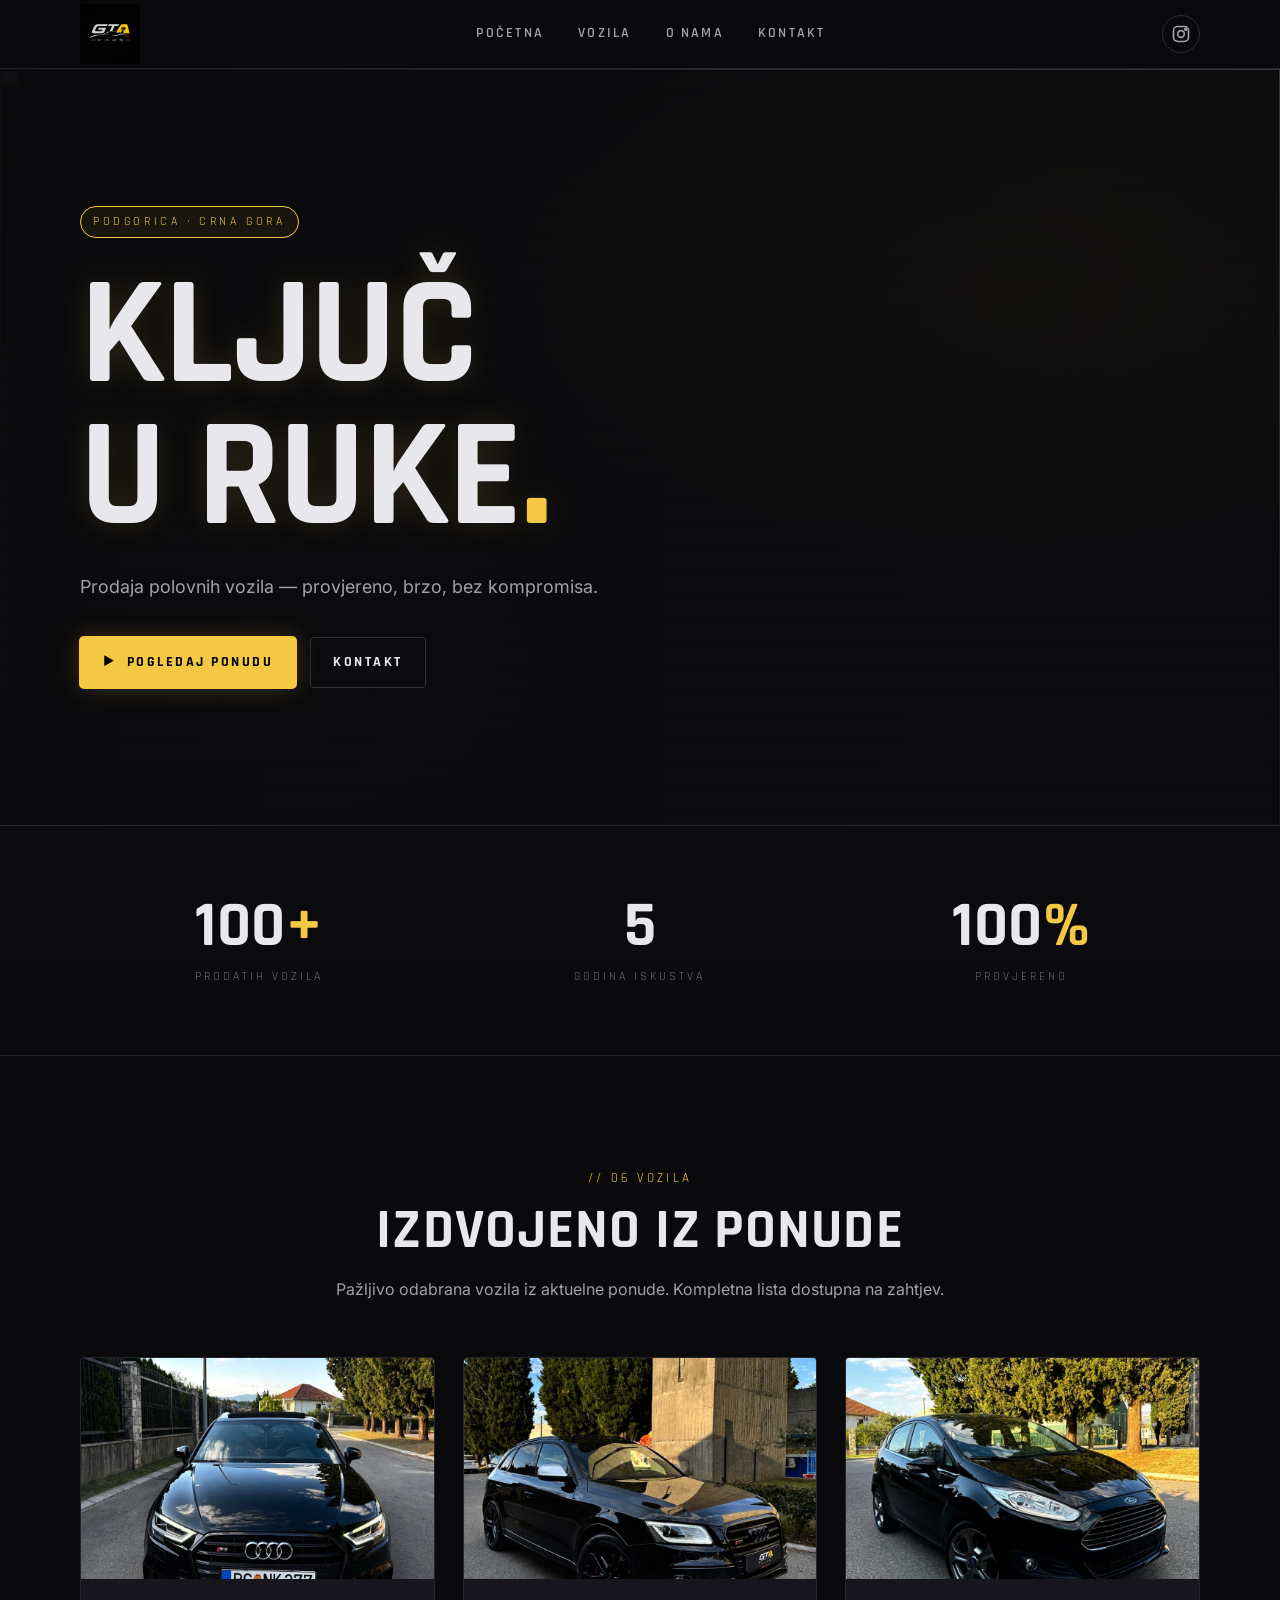
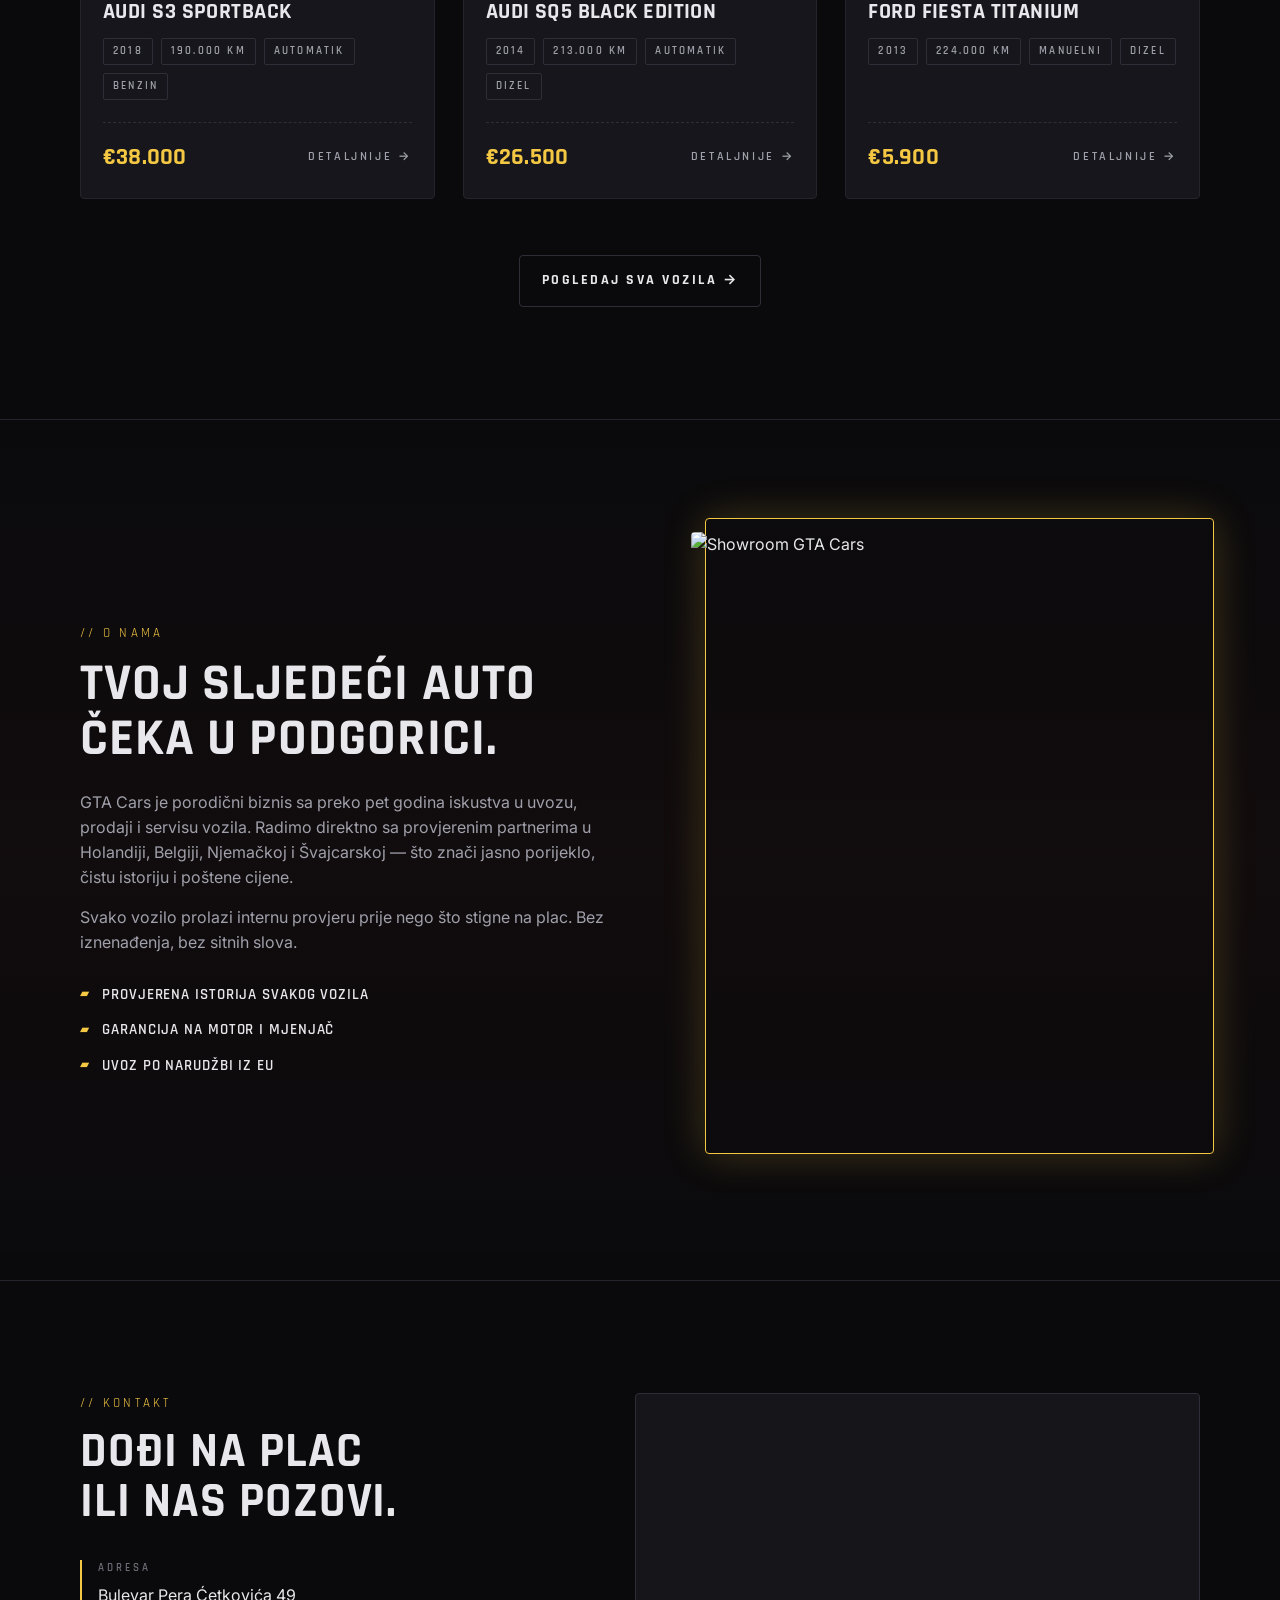
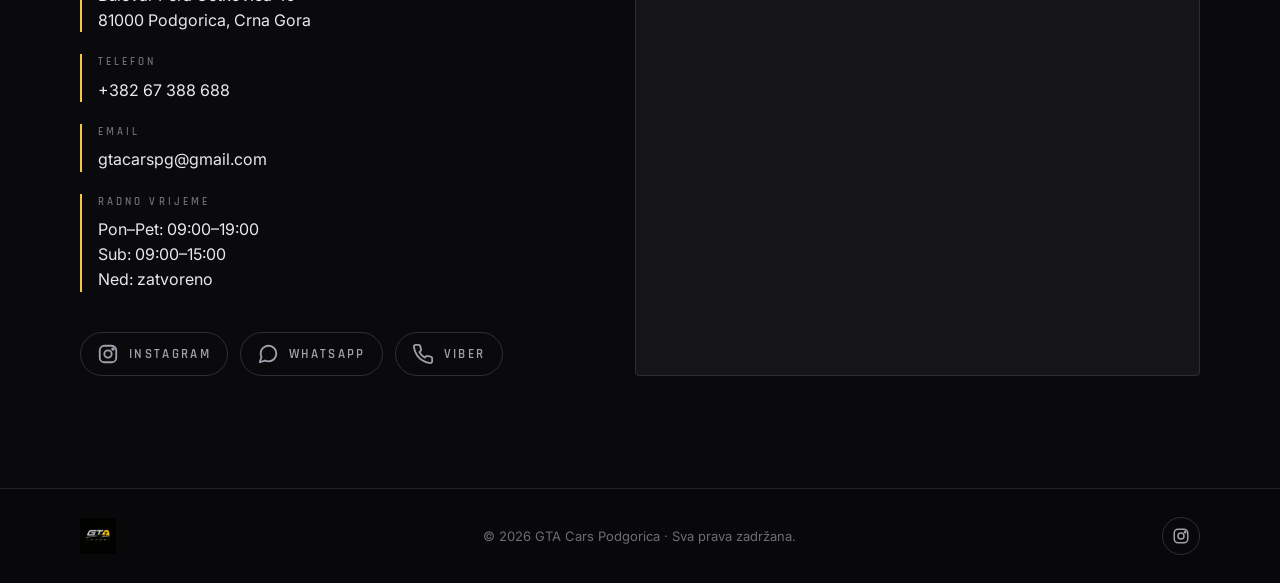
==== commit 189b9c4a: "Update stats: 5 years experience, 100+ sold vehicles Adjust homepage marketing claims to reflect cur" ====
--- a/index.html
+++ b/index.html
@@ -52,11 +52,11 @@
     <section class="stats">
       <div class="container stats-grid">
         <div class="stat">
-          <div class="stat-num">200<span class="plus">+</span></div>
+          <div class="stat-num">100<span class="plus">+</span></div>
           <div class="stat-lbl">Prodatih vozila</div>
         </div>
         <div class="stat">
-          <div class="stat-num">10</div>
+          <div class="stat-num">5</div>
           <div class="stat-lbl">Godina iskustva</div>
         </div>
         <div class="stat">
@@ -89,7 +89,7 @@
         <div class="about-copy">
           <div class="kicker">// O nama</div>
           <h2>Tvoj sljedeći auto<br/>čeka u Podgorici.</h2>
-          <p>GTA Cars je porodični biznis sa preko deset godina iskustva u uvozu, prodaji i servisu vozila. Radimo direktno sa provjerenim partnerima u Holandiji, Belgiji, Njemačkoj i Švajcarskoj — što znači jasno porijeklo, čistu istoriju i poštene cijene.</p>
+          <p>GTA Cars je porodični biznis sa preko pet godina iskustva u uvozu, prodaji i servisu vozila. Radimo direktno sa provjerenim partnerima u Holandiji, Belgiji, Njemačkoj i Švajcarskoj — što znači jasno porijeklo, čistu istoriju i poštene cijene.</p>
           <p>Svako vozilo prolazi internu provjeru prije nego što stigne na plac. Bez iznenađenja, bez sitnih slova.</p>
           <ul class="value-list">
             <li><span class="bullet">▰</span> Provjerena istorija svakog vozila</li>
